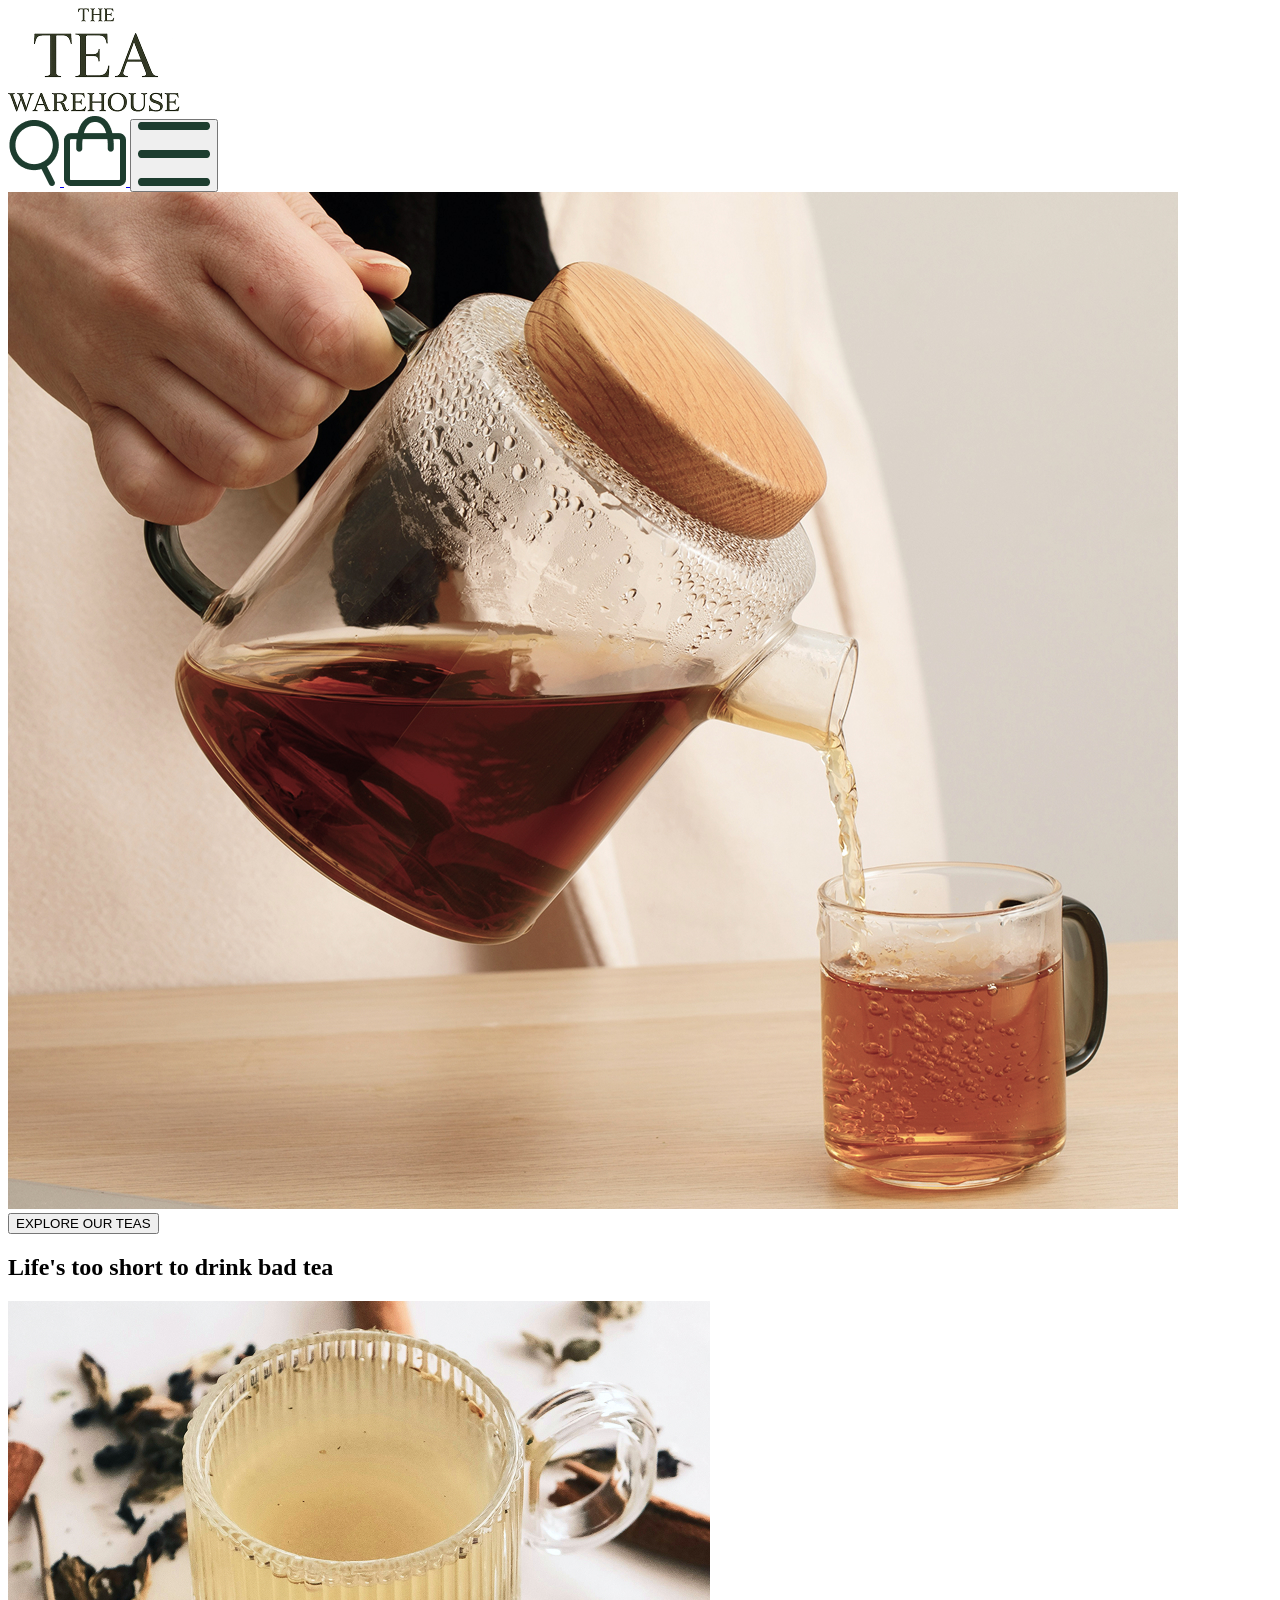
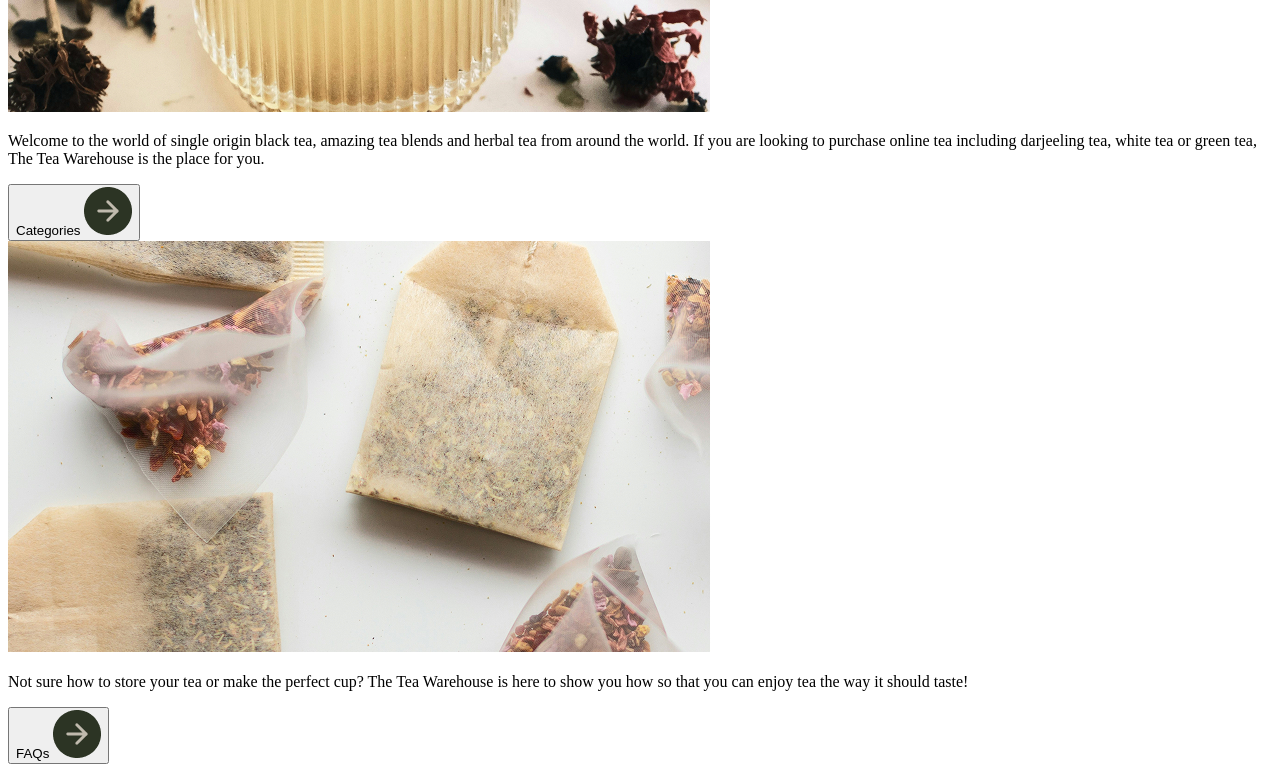
==== index.html @ 3e4d660f "organized css folders" ====
<!DOCTYPE html>
<html lang="en">
<head>
    <meta charset="UTF-8">
    <meta name="viewport" content="width=device-width, initial-scale=1.0">
    <link rel="stylesheet" href="css/main.css">
    <title>The Tea Warehouse</title>
    <style>
    @import url('https://fonts.googleapis.com/css2?family=IBM+Plex+Mono:ital,wght@0,100;0,200;0,300;0,400;0,500;0,600;0,700;1,100;1,200;1,300;1,400;1,500;1,600;1,700&display=swap');
    </style>
</head>

<body>
    <div class="page">
    
        <!-- top nav -->
        <header class="header">
            <!-- logo goes to homepage -->
            <a href="index.html" class="logo">
                <img src="images/TWHlogo.png" alt="tea warehouse logo">
            </a>

            <nav class="nav-icons" aria-label="top nav">
                <a href="search.html" class="nav-icon-link" aria-label="search">
                    <img src="images/search-icon.png" alt="search">
                </a>
                <a href="cart.html" class="nav-icon-link">
                     <img src="images/cart.png" alt="cart">
                </a>
                <button aria-label="menu">
                    <img src="images/menu-icon.png" alt="menu">
                </button>
            </nav>
        </header>

        <main>
            <!-- hero section -->
            <section class="hero">
                <div class="hero-container">
                    <img src="images/hero-mobile.jpg" alt="Tea being poured" class="hero-img">
                </div>
                <button class="hero-btn">EXPLORE OUR TEAS</button>
            </section>

            <!-- tagline -->
            <section class="tagline-section">
                <h2>Life's too short to drink bad tea</h2>
            </section>

            <!-- category section -->
            <section class="info-section categories">
                <div class="categorymobile-gradient">
                    <img src="images/bestseller-mobile.jpg" alt="cup of yellow tea with leaves" class="categorymobile-img">
                </div>

                <div class="info-text">
                    <div class="line"></div>
                    <p>
                        Welcome to the world of single origin black tea, amazing tea blends and herbal tea from around the world. If you are looking to purchase online tea including darjeeling tea, white tea or green tea, The Tea Warehouse is the place for you.
                    </p>
                    <button class="outline-btn">
                        Categories
                        <span>
                            <img src="images/arrow-circle.png" alt="arrow">
                        </span>
                    </button>
                </div>
            </section>
            
            <!-- faq section -->
            <section class="info-section faq">
                 <div class="faqmobile-gradient">
                    <img src="images/FAQ-mobile.jpg" alt="Tea bags and herbs" class="faqmobile-img">
                </div>

                <div class="info-text">
                    <div class="line"></div>
                    <p>
                        Not sure how to store your tea or make the perfect cup? The Tea Warehouse is here to show you how so that you can enjoy tea the way it should taste!
                    </p>
                    <button class="outline-btn">
                        FAQs 
                        <span>
                            <img src="images/arrow-circle.png" alt="arrow">
                        </span>
                    </button>
                </div>
            </section>
        </main>
    </div>

    <script src="script.js"></script>
</body>
</html>
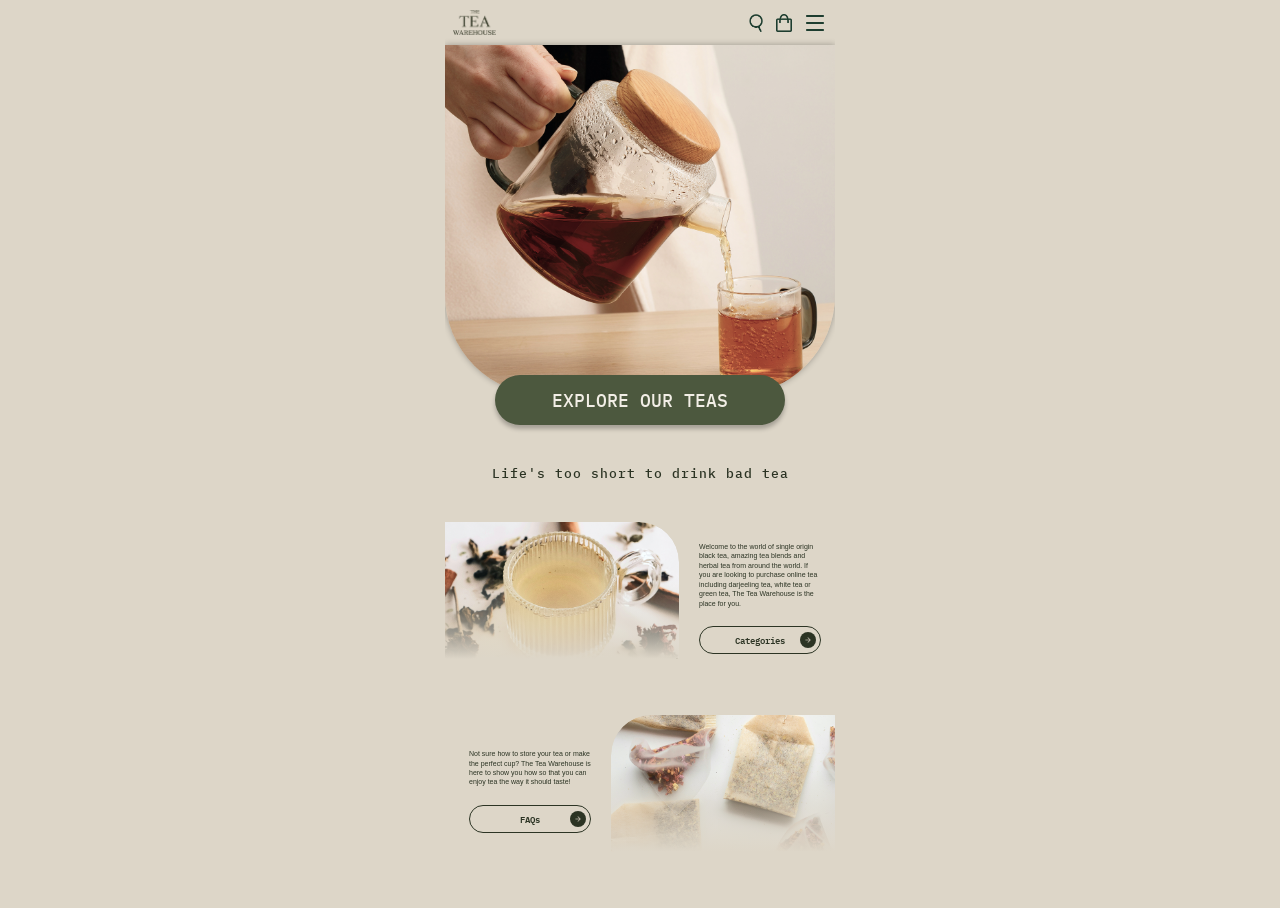
==== commit 5a554520: "basic js for products" ====
--- a/index.html
+++ b/index.html
@@ -3,7 +3,7 @@
 <head>
     <meta charset="UTF-8">
     <meta name="viewport" content="width=device-width, initial-scale=1.0">
-    <link rel="stylesheet" href="css/main.css">
+    <link rel="stylesheet" href="styles/main.css">
     <title>The Tea Warehouse</title>
     <style>
     @import url('https://fonts.googleapis.com/css2?family=IBM+Plex+Mono:ital,wght@0,100;0,200;0,300;0,400;0,500;0,600;0,700;1,100;1,200;1,300;1,400;1,500;1,600;1,700&display=swap');
--- a/styles/main.css
+++ b/styles/main.css
@@ -0,0 +1,31 @@
+@import url("colours.css");
+@import url("typography.css");
+@import url("spacing.css");
+@import url("layout.css");
+
+
+/* reset spacings */
+*{
+    margin: 0;
+    padding: 0;
+    box-sizing: border-box;
+}
+
+img {
+    display: block;
+}
+
+/* base */
+body {
+    background: var(--beige);
+    color: var(--darkgreen);
+    font-family: var(--font-sans);
+}
+
+.page {
+    max-width: 390px;
+    margin: 0 auto;
+    background: var(--beige);
+    min-height: 100vh;
+    overflow: hidden;
+}
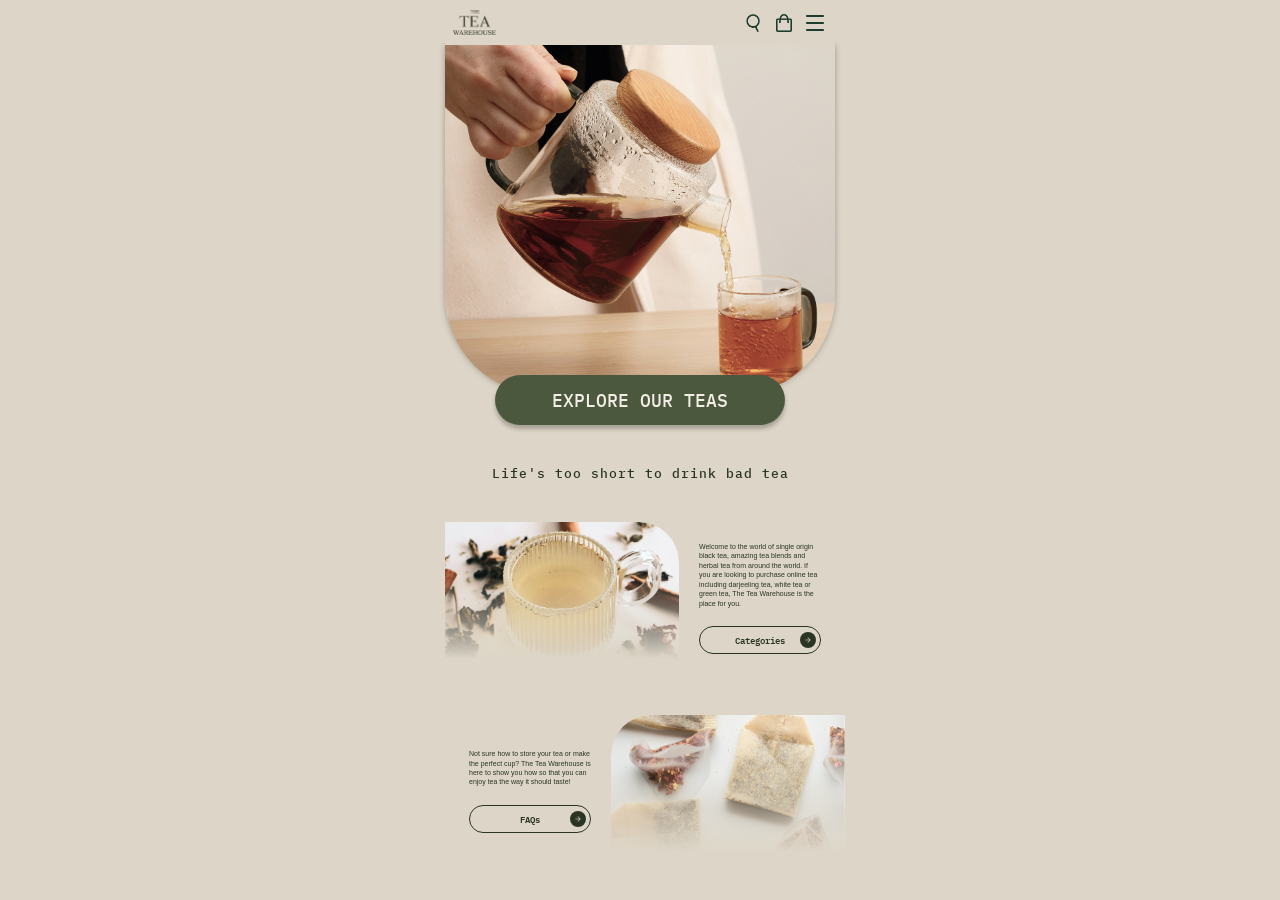
==== commit 5e7a9d38: "made search overlay instead of page" ====
--- a/index.html
+++ b/index.html
@@ -21,9 +21,9 @@
             </a>
 
             <nav class="nav-icons" aria-label="top nav">
-                <a href="search.html" class="nav-icon-link" aria-label="search">
+                <button onclick="openSearch()" class="nav-icon-link" aria-label="search">
                     <img src="images/search-icon.png" alt="search">
-                </a>
+                </button>
                 <a href="cart.html" class="nav-icon-link">
                      <img src="images/cart.png" alt="cart">
                 </a>
@@ -89,6 +89,15 @@
         </main>
     </div>
 
-    <script src="script.js"></script>
+    <div class="search-overlay">
+        <div class="search-main">
+            <a href="results.html" class="search-bar">
+                <img src="images/search-icon.png" alt="search">
+                <span>Search for products...</span>
+            </a>
+        </div>
+    </div>
+
+    <script src="scripts/script.js"></script>
 </body>
 </html>
--- a/styles/main.css
+++ b/styles/main.css
@@ -27,5 +27,4 @@
     margin: 0 auto;
     background: var(--beige);
     min-height: 100vh;
-    overflow: hidden;
 }
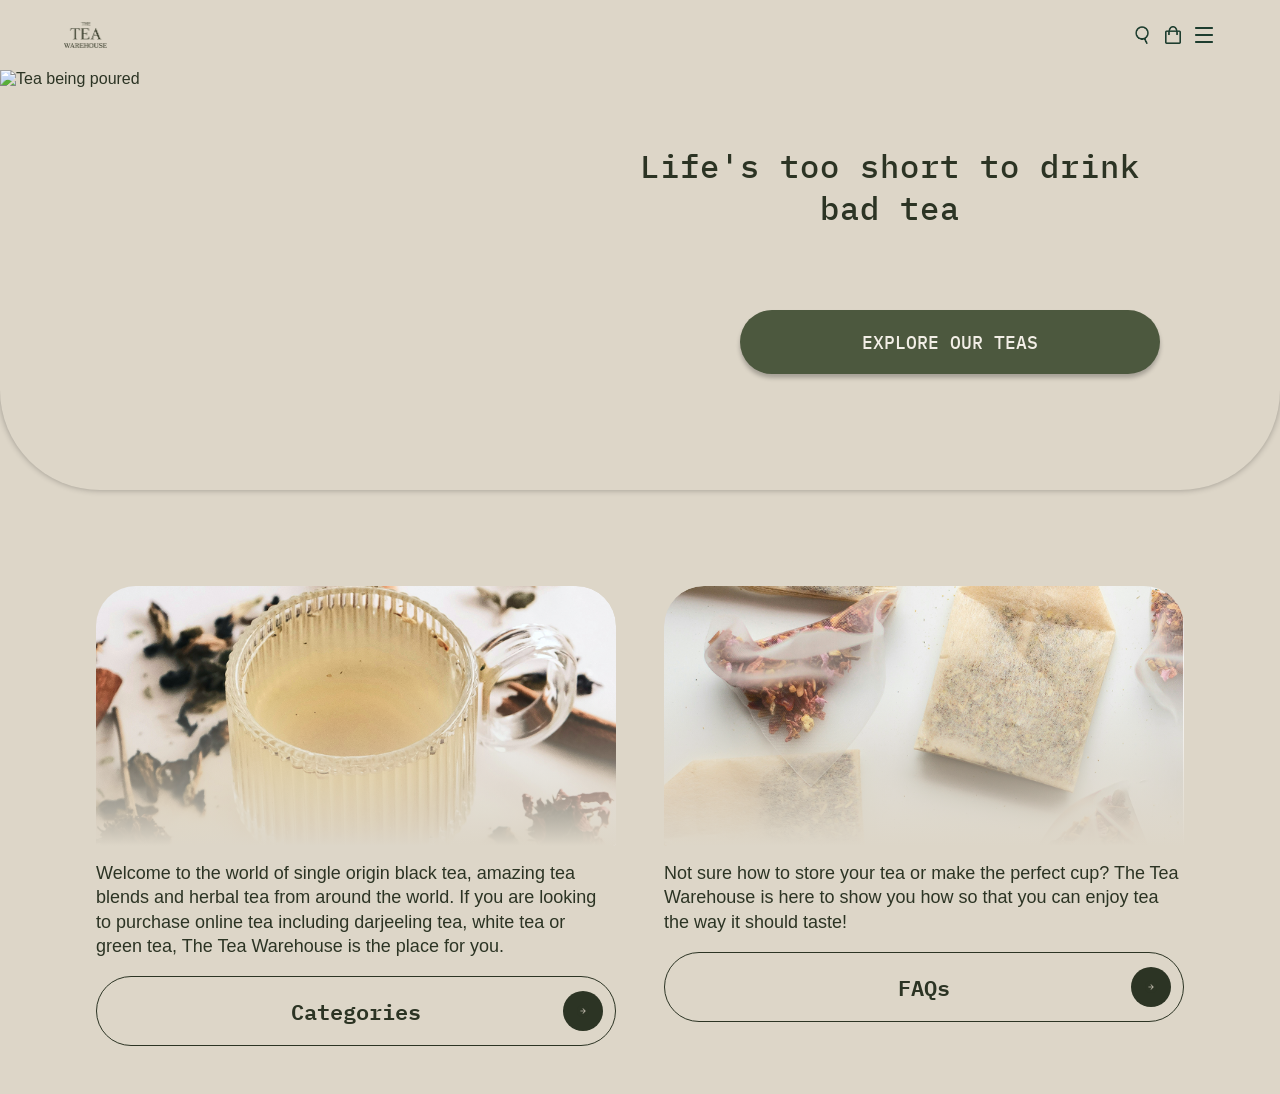
==== commit 54184375: "some desktop adaptation home page" ====
--- a/index.html
+++ b/index.html
@@ -24,8 +24,9 @@
                 <button onclick="openSearch()" class="nav-icon-link" aria-label="search">
                     <img src="images/search-icon.png" alt="search">
                 </button>
-                <a href="cart.html" class="nav-icon-link">
+                <a href="cart.html" class="nav-icon-link cart-icon">
                      <img src="images/cart.png" alt="cart">
+                     <span id="cart-count">0</span>
                 </a>
                 <button aria-label="menu">
                     <img src="images/menu-icon.png" alt="menu">
@@ -39,7 +40,7 @@
                 <div class="hero-container">
                     <img src="images/hero-mobile.jpg" alt="Tea being poured" class="hero-img">
                 </div>
-                <button class="hero-btn">EXPLORE OUR TEAS</button>
+                <a href="results.html" class="hero-btn">EXPLORE OUR TEAS</a>
             </section>
 
             <!-- tagline -->
@@ -48,53 +49,61 @@
             </section>
 
             <!-- category section -->
-            <section class="info-section categories">
-                <div class="categorymobile-gradient">
-                    <img src="images/bestseller-mobile.jpg" alt="cup of yellow tea with leaves" class="categorymobile-img">
-                </div>
+            <div class="info-section-desktop">
+                <section class="info-section categories">
+                    <div class="categorymobile-gradient">
+                        <img src="images/bestseller-mobile.jpg" alt="cup of yellow tea with leaves" class="categorymobile-img">
+                    </div>
 
-                <div class="info-text">
-                    <div class="line"></div>
-                    <p>
-                        Welcome to the world of single origin black tea, amazing tea blends and herbal tea from around the world. If you are looking to purchase online tea including darjeeling tea, white tea or green tea, The Tea Warehouse is the place for you.
-                    </p>
-                    <button class="outline-btn">
-                        Categories
-                        <span>
-                            <img src="images/arrow-circle.png" alt="arrow">
-                        </span>
-                    </button>
-                </div>
-            </section>
+                    <div class="info-text">
+                        <div class="line"></div>
+                        <p>
+                            Welcome to the world of single origin black tea, amazing tea blends and herbal tea from around the world. If you are looking to purchase online tea including darjeeling tea, white tea or green tea, The Tea Warehouse is the place for you.
+                        </p>
+                        <button class="outline-btn">
+                            Categories
+                            <span>
+                                <img src="images/arrow-circle.png" alt="arrow">
+                            </span>
+                        </button>
+                    </div>
+                </section>
             
             <!-- faq section -->
-            <section class="info-section faq">
-                 <div class="faqmobile-gradient">
-                    <img src="images/FAQ-mobile.jpg" alt="Tea bags and herbs" class="faqmobile-img">
-                </div>
+                <section class="info-section faq">
+                    <div class="faqmobile-gradient">
+                        <img src="images/FAQ-mobile.jpg" alt="Tea bags and herbs" class="faqmobile-img">
+                    </div>
 
-                <div class="info-text">
-                    <div class="line"></div>
-                    <p>
-                        Not sure how to store your tea or make the perfect cup? The Tea Warehouse is here to show you how so that you can enjoy tea the way it should taste!
-                    </p>
-                    <button class="outline-btn">
-                        FAQs 
-                        <span>
-                            <img src="images/arrow-circle.png" alt="arrow">
-                        </span>
-                    </button>
-                </div>
-            </section>
+                    <div class="info-text">
+                        <div class="line"></div>
+                        <p>
+                            Not sure how to store your tea or make the perfect cup? The Tea Warehouse is here to show you how so that you can enjoy tea the way it should taste!
+                        </p>
+                        <button class="outline-btn">
+                            FAQs 
+                            <span>
+                                <img src="images/arrow-circle.png" alt="arrow">
+                            </span>
+                        </button>
+                    </div>
+                </section>
+            </div>
         </main>
     </div>
 
+    <!-- search overlay -->
     <div class="search-overlay">
         <div class="search-main">
-            <a href="results.html" class="search-bar">
+            <div class="search-bar">
                 <img src="images/search-icon.png" alt="search">
-                <span>Search for products...</span>
-            </a>
+                <input 
+                    type="text"
+                    id="search-input"
+                    placeholder="Search for products..."
+                >
+                <button id="search-btn"></button>
+            </div>
         </div>
     </div>
 
--- a/styles/main.css
+++ b/styles/main.css
@@ -2,7 +2,6 @@
 @import url("typography.css");
 @import url("spacing.css");
 @import url("layout.css");
-
 
 /* reset spacings */
 *{
@@ -27,4 +26,187 @@
     margin: 0 auto;
     background: var(--beige);
     min-height: 100vh;
-}+}
+
+/* dropdown */
+.dropdown-arrow {
+    transition: transform 0.3s ease;
+}
+
+/* product card hover */
+.product-card {
+    transition: transform 0.25s ease, opacity 0.25s ease;
+}
+.product-card:hover {
+    transform: translateY(-6px);
+}
+
+
+
+
+
+/* DESKTOP VER */
+@media (min-width: 900px) {
+    .page {
+        max-width: 1440px;
+        width: 100%;
+    }
+
+    /* home page */
+    .hero {
+        width: 100%;
+        padding: 0;
+        margin-bottom: 48px;
+        position: relative;
+    }
+
+    .hero-container {
+        height: 420px;
+        width: 100%;
+        border-radius: 100;
+    }
+
+    .tagline-section {
+        display: block;
+        position: absolute;
+        top: 145px;
+        right: 140px;
+        padding: 0%;
+        z-index: 2;
+        text-align: center;
+    }
+
+    .tagline-section h2 {
+        font-size: 32px;
+        max-width: 500px;
+    }
+
+    .hero-btn {
+        position: absolute;
+        top: 240px;
+        left: auto;
+        right: 120px;
+        transform: none;
+        width: 420px;
+        height: 64px;
+        z-index: 2;
+    }
+
+    .hero-img {
+        content: url("../images/laptopheader.jpg");
+        height: 100%;
+        width: 100%;
+        object-fit: cover;
+    }
+
+    .info-section-desktop {
+        width: 100%;
+        display: grid;
+        grid-template-columns: 1fr 1fr;
+        gap: 48px;
+        padding: 48px 96px;
+    }
+
+    .info-section-desktop .info-section {
+        display: flex;
+        width: 100%;
+        flex-direction: column;
+        padding: 0;
+        margin: 0;
+    }
+
+    .info-section-desktop .categorymobile-gradient,
+    .info-section-desktop .faqmobile-gradient {
+        width: 100%;
+        height: 260px;
+        border-top-left-radius: 40px;
+        border-top-right-radius: 40px;
+        overflow: hidden;
+    }
+
+    .info-section-desktop .categorymobile-img,
+    .info-section-desktop .faqmobile-img {
+        width: 100%;
+        height: 100%;
+        object-fit: cover;
+    }
+
+    .info-section-desktop .outline-btn {
+        width: 100%;
+        height: 70px;
+        border-radius: 100px;
+    }
+
+    .info-section-desktop .outline-btn span {
+        right: 12px;
+        width: 40px;
+        height: 40px;
+    }
+
+    .info-text p {
+        font-size: 18px;
+    }
+
+    .outline-btn {
+        font-size: 22px;
+    }
+
+
+
+
+
+    
+
+
+
+
+
+    .header {
+        height: 70px;
+        padding: 0 64px;
+    }
+
+    .product-grid {
+        display: grid;
+        grid-template-columns: repeat(4, 1fr);
+        gap: 32px;
+    }
+
+    .product-img-container {
+        width: 100%;
+        aspect-ratio: 1/1;
+    }
+
+    .product-card {
+        width: 100%;
+        min-width: 0;
+    }
+
+    #main-product-img {
+        width: 100%;
+        height: 520px;
+        object-fit: cover;
+    }
+
+    .product-info {
+        max-width: 520px;
+    }
+
+    .results-grid {
+        grid-template-columns: repeat(4, 1fr);
+        gap: 32px;
+    }
+
+    .cart-layout,
+    .checkout-layout {
+        display: grid;
+        grid-template-columns: 2fr 1fr;
+        gap: 48px;
+        padding: 80px 96px;
+    }
+
+    .recommendations-grid {
+        grid-template-columns: repeat(4, 1fr);
+    }
+}
+
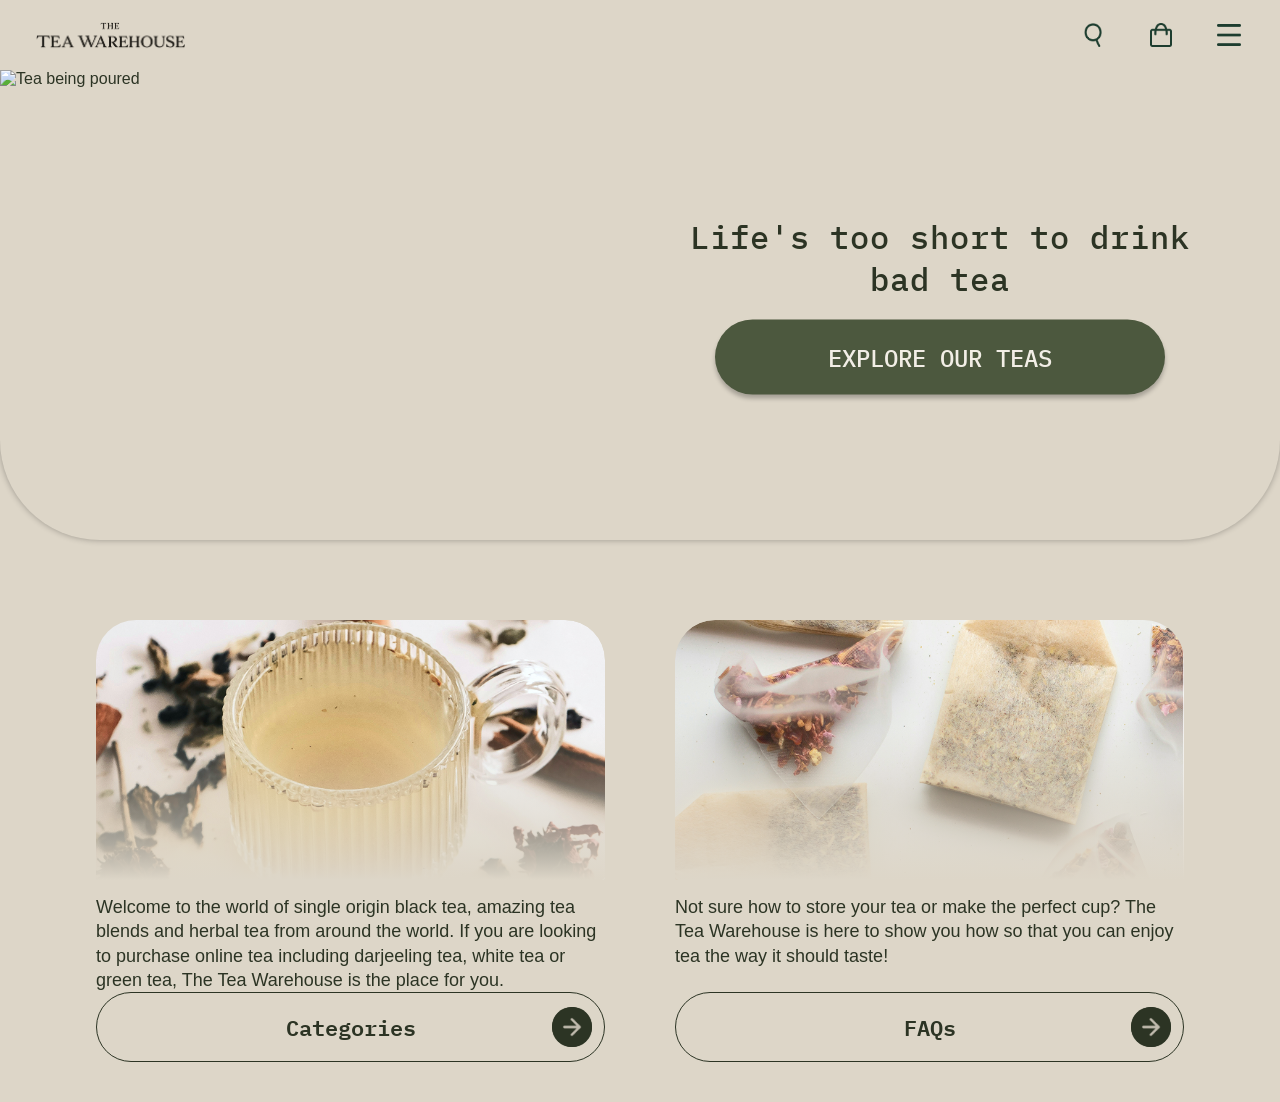
==== commit 6e24b130: "search overlay desktop adaptation" ====
--- a/index.html
+++ b/index.html
@@ -40,12 +40,14 @@
                 <div class="hero-container">
                     <img src="images/hero-mobile.jpg" alt="Tea being poured" class="hero-img">
                 </div>
-                <a href="results.html" class="hero-btn">EXPLORE OUR TEAS</a>
-            </section>
 
-            <!-- tagline -->
-            <section class="tagline-section">
-                <h2>Life's too short to drink bad tea</h2>
+                <div class="hero-text">
+                    <!-- tagline -->
+                    <section class="tagline-section">
+                        <h2>Life's too short to drink bad tea</h2>
+                    </section>
+                    <a href="results.html" class="hero-btn">EXPLORE OUR TEAS</a>
+                </div>
             </section>
 
             <!-- category section -->
--- a/styles/main.css
+++ b/styles/main.css
@@ -52,61 +52,97 @@
         width: 100%;
     }
 
-    /* home page */
+
+    /* TOP NAV */
+    .header {
+        height: 70px;
+        padding: 0 35px;
+        align-items: center;
+    }
+    .logo {
+        display: flex;
+        align-items: center;
+    }
+    .logo img {
+        content: url("../images/twh-desktop.png");
+        width: 150px;
+        height: auto;
+        object-fit: contain;
+    }
+    .nav-icons {
+        gap: 40px;
+    }
+    .nav-icons button {
+        width: 32px;
+        height: 32px;
+    }
+    .nav-icons img {
+        width: 24px;
+        height: 24px;
+    }
+    #cart-count {
+        width: 18px;
+        height: 18px;
+        font-size: 10px;
+        top: -4px;
+        right: -8px;
+    }
+
+
+    /* HOME PAGE */
     .hero {
         width: 100%;
         padding: 0;
-        margin-bottom: 48px;
+        margin-bottom: 40px;
         position: relative;
     }
-
+    .hero-text {
+        position: absolute;
+        top: 50%;
+        right: 90px;
+        transform: translateY(-50%);
+
+        display: flex;
+        flex-direction: column;
+        align-items: center;
+        gap: 20px;
+        z-index: 2;
+    }
     .hero-container {
-        height: 420px;
+        height: 470px;
         width: 100%;
         border-radius: 100;
     }
-
+    .hero-btn {
+        position: static;
+        transform: none;
+        width: 450px;
+        height: 75px;
+        font-size: 24px;
+    }
+    .hero-img {
+        content: url("../images/laptopheader.jpg");
+        height: 100%;
+        width: 100%;
+        object-fit: cover;
+    }
     .tagline-section {
-        display: block;
-        position: absolute;
-        top: 145px;
-        right: 140px;
-        padding: 0%;
-        z-index: 2;
+        position: static;
+        padding: 0;
         text-align: center;
     }
-
     .tagline-section h2 {
         font-size: 32px;
         max-width: 500px;
     }
 
-    .hero-btn {
-        position: absolute;
-        top: 240px;
-        left: auto;
-        right: 120px;
-        transform: none;
-        width: 420px;
-        height: 64px;
-        z-index: 2;
-    }
-
-    .hero-img {
-        content: url("../images/laptopheader.jpg");
-        height: 100%;
-        width: 100%;
-        object-fit: cover;
-    }
-
     .info-section-desktop {
         width: 100%;
         display: grid;
         grid-template-columns: 1fr 1fr;
-        gap: 48px;
-        padding: 48px 96px;
-    }
-
+        gap: 70px;
+        padding: 40px 96px;
+    }
     .info-section-desktop .info-section {
         display: flex;
         width: 100%;
@@ -114,7 +150,11 @@
         padding: 0;
         margin: 0;
     }
-
+    .info-section-desktop .info-text {
+        display: flex;
+        flex-direction: column;
+        flex: 1;
+    }
     .info-section-desktop .categorymobile-gradient,
     .info-section-desktop .faqmobile-gradient {
         width: 100%;
@@ -123,49 +163,59 @@
         border-top-right-radius: 40px;
         overflow: hidden;
     }
-
     .info-section-desktop .categorymobile-img,
     .info-section-desktop .faqmobile-img {
         width: 100%;
         height: 100%;
         object-fit: cover;
     }
-
     .info-section-desktop .outline-btn {
         width: 100%;
         height: 70px;
         border-radius: 100px;
-    }
-
+        margin-top: auto;
+    }
     .info-section-desktop .outline-btn span {
         right: 12px;
         width: 40px;
         height: 40px;
     }
-
     .info-text p {
         font-size: 18px;
-    }
-
+        font-family: var(--font-sans);
+        font-weight: 400;
+    }
     .outline-btn {
         font-size: 22px;
     }
-
-
-
-
-
-    
-
-
-
-
-
-    .header {
-        height: 70px;
-        padding: 0 64px;
-    }
-
+    .outline-btn span img {
+        width: 40px;
+        height: 40px;
+    }
+
+
+    /* SEARCH OVERLAY */
+    .search-main {
+        width: 100%;
+        max-width: 1200px;
+        padding: 130px 35px;
+    }
+    .search-bar {
+        width: 100%;
+        height: 80px;
+        padding: 0 30px;
+        gap: 30px;
+    }
+    .search-bar img {
+        width: 24px;
+        height: 30px;
+    }
+    .search-bar input {
+        font-size: 22px;
+    }
+
+
+    /* RESULTS PAGE */
     .product-grid {
         display: grid;
         grid-template-columns: repeat(4, 1fr);
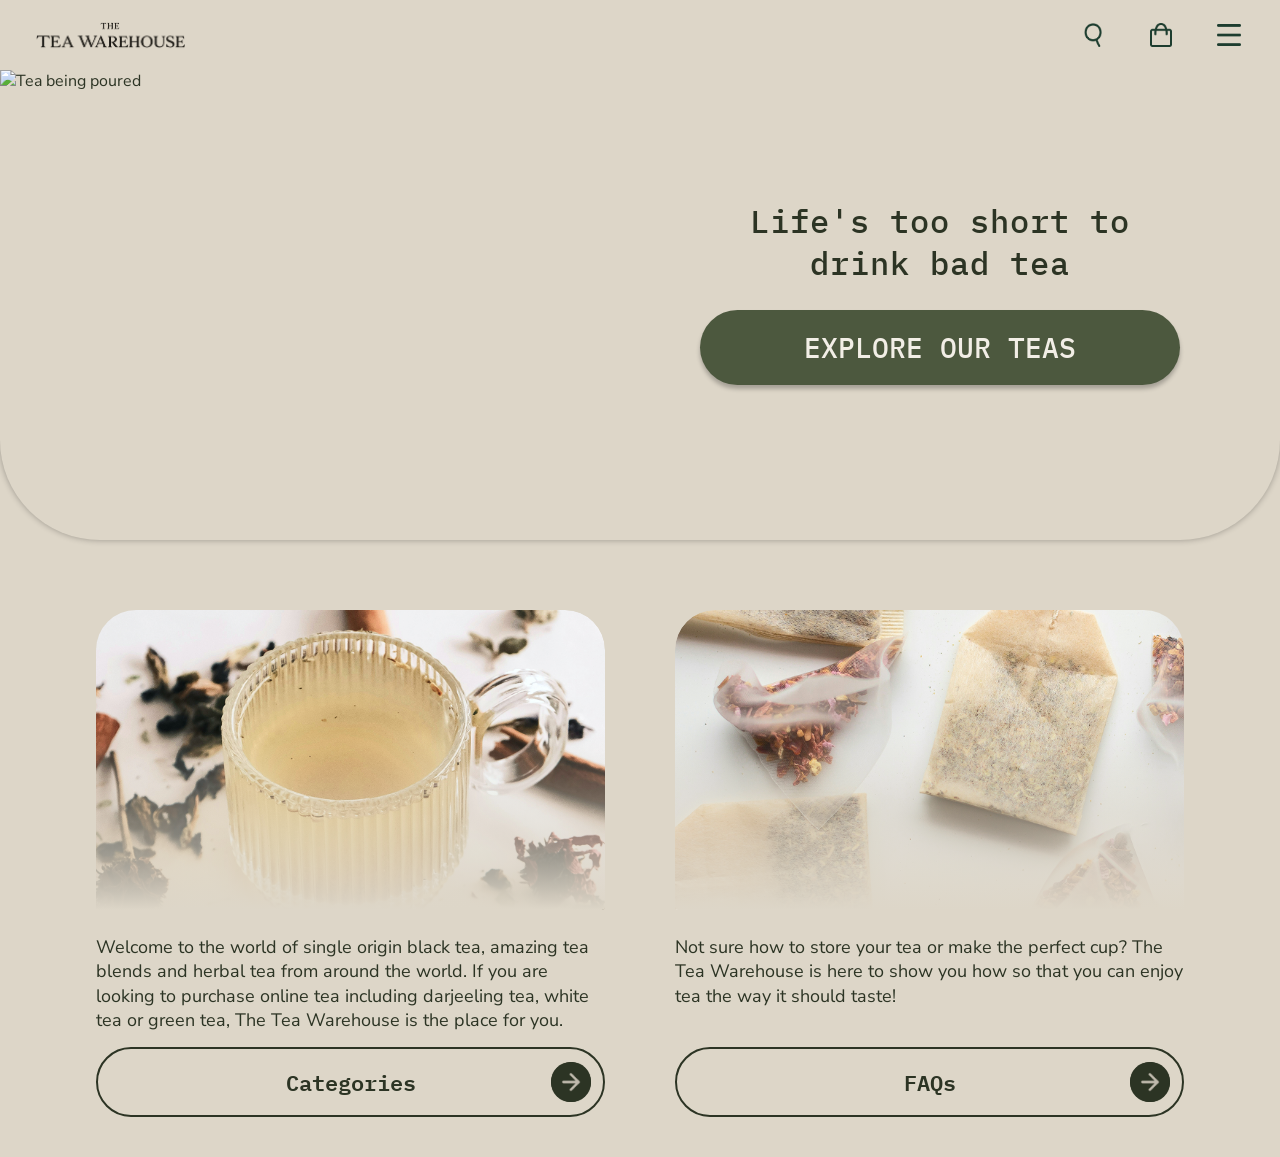
==== commit 9fec7723: "fixed cta button for mobile" ====
--- a/index.html
+++ b/index.html
@@ -5,9 +5,6 @@
     <meta name="viewport" content="width=device-width, initial-scale=1.0">
     <link rel="stylesheet" href="styles/main.css">
     <title>The Tea Warehouse</title>
-    <style>
-    @import url('https://fonts.googleapis.com/css2?family=IBM+Plex+Mono:ital,wght@0,100;0,200;0,300;0,400;0,500;0,600;0,700;1,100;1,200;1,300;1,400;1,500;1,600;1,700&display=swap');
-    </style>
 </head>
 
 <body>
@@ -41,14 +38,15 @@
                     <img src="images/hero-mobile.jpg" alt="Tea being poured" class="hero-img">
                 </div>
 
-                <div class="hero-text">
-                    <!-- tagline -->
-                    <section class="tagline-section">
-                        <h2>Life's too short to drink bad tea</h2>
-                    </section>
-                    <a href="results.html" class="hero-btn">EXPLORE OUR TEAS</a>
-                </div>
+                <a href="results.html" class="hero-btn">EXPLORE OUR TEAS</a>
             </section>
+            
+
+            <!-- tagline -->
+            <section class="tagline-section">
+                <h2>Life's too short to drink bad tea</h2>
+            </section>
+                    
 
             <!-- category section -->
             <div class="info-section-desktop">
--- a/styles/main.css
+++ b/styles/main.css
@@ -1,3 +1,5 @@
+@import url('https://fonts.googleapis.com/css2?family=IBM+Plex+Mono:ital,wght@0,100;0,200;0,300;0,400;0,500;0,600;0,700;1,100;1,200;1,300;1,400;1,500;1,600;1,700&display=swap');
+@import url('https://fonts.googleapis.com/css2?family=Nunito+Sans:ital,opsz,wght@0,6..12,200..1000;1,6..12,200..1000&display=swap');
 @import url("colours.css");
 @import url("typography.css");
 @import url("spacing.css");
@@ -23,6 +25,8 @@
 
 .page {
     max-width: 390px;
+    width: 100%;
+    min-height: 844px;
     margin: 0 auto;
     background: var(--beige);
     min-height: 100vh;
@@ -50,6 +54,15 @@
     .page {
         max-width: 1440px;
         width: 100%;
+    }
+    h1 {
+        font-size: 33px;
+    }
+    h2 {
+        font-size: 20px;
+    }
+    .price {
+    font-size: 18px;
     }
 
 
@@ -93,7 +106,7 @@
     .hero {
         width: 100%;
         padding: 0;
-        margin-bottom: 40px;
+        margin-bottom: 30px;
         position: relative;
     }
     .hero-text {
@@ -105,7 +118,7 @@
         display: flex;
         flex-direction: column;
         align-items: center;
-        gap: 20px;
+        gap: 15px;
         z-index: 2;
     }
     .hero-container {
@@ -114,11 +127,17 @@
         border-radius: 100;
     }
     .hero-btn {
-        position: static;
+        position: absolute;
+        top: 240px;
+        right: 100px;
+        left: auto;
         transform: none;
-        width: 450px;
+        z-index: 2;
+
+        width: 480px;
         height: 75px;
-        font-size: 24px;
+        font-size: 28px;
+        font-weight: 500;
     }
     .hero-img {
         content: url("../images/laptopheader.jpg");
@@ -127,15 +146,20 @@
         object-fit: cover;
     }
     .tagline-section {
-        position: static;
+        position: absolute;
+        top: 200px;
+        right: 100px;
+        z-index: 2;
         padding: 0;
+        margin: 0;
         text-align: center;
     }
     .tagline-section h2 {
         font-size: 32px;
-        max-width: 500px;
-    }
-
+        font-weight: 500;
+        max-width: 480px;
+    }
+    /* bottom faq & category section */
     .info-section-desktop {
         width: 100%;
         display: grid;
@@ -158,7 +182,7 @@
     .info-section-desktop .categorymobile-gradient,
     .info-section-desktop .faqmobile-gradient {
         width: 100%;
-        height: 260px;
+        height: 300px;
         border-top-left-radius: 40px;
         border-top-right-radius: 40px;
         overflow: hidden;
@@ -184,9 +208,12 @@
         font-size: 18px;
         font-family: var(--font-sans);
         font-weight: 400;
+        margin-top: 10px;
+        margin-bottom: 15px;
     }
     .outline-btn {
         font-size: 22px;
+        border: 2px solid var(--darkgreen);
     }
     .outline-btn span img {
         width: 40px;
@@ -216,47 +243,284 @@
 
 
     /* RESULTS PAGE */
+    .results-main {
+        padding: 0 40px 64px;
+    }
+    .filter-bar {
+        height: 30px;
+        width: 100%;
+    }
+    .filter-bar button img {
+        width: 25px;
+        height: 8px;
+        object-fit: contain;
+
+    }
+    .filter-bar button {
+        font-size: 12px;
+        padding: 0 15px;
+    }
+    .filter-bar button span {
+        font-size: 20px;
+    }
+    .items-count {
+        font-size: 15px;
+    }
+    .show-all {
+        font-size: 15px;
+    }
+    /* product grid */
     .product-grid {
         display: grid;
         grid-template-columns: repeat(4, 1fr);
-        gap: 32px;
-    }
-
-    .product-img-container {
-        width: 100%;
-        aspect-ratio: 1/1;
-    }
-
-    .product-card {
-        width: 100%;
-        min-width: 0;
-    }
-
-    #main-product-img {
-        width: 100%;
-        height: 520px;
+        gap: 36px;
+    }
+    .quick-add {
+        top: 10px;
+        right:10px;
+        width: 30px;
+        height: 30px;
+    }
+
+
+    /* PRODUCT DETAIL */
+    .product-main {
+        display: grid;
+        grid-template-columns: 700px 1fr;
+        column-gap: 32px;
+        padding: 10px 40px;
+    }
+    .back-link {
+        grid-column: 1/-1;
+        margin-bottom: 10px;
+        font-size: 20px;
+    }
+    .product-gallery {
+        grid-column: 1;
+        grid-row: 2/6;
+        width: 700px;
+    }
+
+    .product-title-card, .product-dropdown, #addtocart-btn {
+        grid-column: 2;
+    }
+    .product-title-card {
+        padding: 25px;
+        margin-bottom: 40px;
+        border-radius: 12px;
+    }
+    .product-title-card h1 {
+        font-size: 35px;
+    }
+    .product-title-card p {
+        font-size: 30px;
+    }
+    /* images */
+    #main-product-img.product-main-img {
+        width: 700px;
+        height: 700px;
         object-fit: cover;
     }
-
-    .product-info {
-        max-width: 520px;
-    }
-
-    .results-grid {
+    .thumbnail-row img {
+        width: 100px;
+        height: 100px;
+        gap: 12px;
+        margin:10px 0 30px;
+    }
+    /* dropdown info */
+    .product-dropdown {
+        gap: 13px;
+    }
+    .dropdown-btn {
+        height: 50px;
+        padding: 0 25px;
+        font-size: 20px;
+    }
+    .dropdown-btn img {
+        width: 16px;
+        height: 10px;
+    }
+    #product-description {
+        font-size: 15px;
+        padding: 0 10px;
+    }
+    #reviews {
+        font-size: 15px;
+        padding: 0 10px;
+    }
+    /* add to cart btn */
+    #addtocart-btn {
+        height: 70px;
+        font-size: 24px;
+        margin-top: 40px;
+    }
+    /* rec section */
+    .rec-heading {
+        font-size: 24px;
+        margin-bottom: 20px;
+    }
+    .rec-section {
+        grid-column: 1/-1;
+    }
+    .rec-section .product-grid {
         grid-template-columns: repeat(4, 1fr);
-        gap: 32px;
-    }
-
-    .cart-layout,
-    .checkout-layout {
+    }
+
+
+    /* CART PAGE */
+    .cart-main { 
         display: grid;
-        grid-template-columns: 2fr 1fr;
-        gap: 48px;
-        padding: 80px 96px;
-    }
-
-    .recommendations-grid {
-        grid-template-columns: repeat(4, 1fr);
-    }
-}
-
+        grid-template-columns: 1fr 650px;
+        column-gap: 60px;
+        padding: 10px 40px 64px;
+        align-items: start;
+    }
+    .cart-main .back-link, .cart-title {
+        grid-column: 1/-1;
+    }
+    .cart-list {
+        grid-column: 1;
+        margin-bottom: 40px;
+    }
+    /* right column */
+    .cart-summary {
+        grid-column: 2;
+        grid-row: 3;
+        padding: 28px;
+        border-radius: 12px;
+        background: var(--darkgreen);
+    }
+    .cart-total {
+        margin: 0 0 24px;
+        font-size: 30px;
+        color: var(--white);
+    }
+    .checkout-btn {
+        height: 70px;
+        margin: 0;
+        font-size: 24px;
+    }
+    /* left column */
+    .cart-card {
+        grid-template-columns: 200px 1fr 50px;
+        gap: 24px;
+        margin-bottom: 60px;
+    }
+    .cart-img-container {
+        width: 200px;
+        height: 200px;
+    }
+    .cart-text h2 {
+        font-size: 25px;
+    }
+    .cart-text .price {
+        font-size: 22px;
+    }
+    .quantity-control {
+        width: 160px;
+        height: 40px;
+        font-size: 18px;
+    }
+    .quantity-control button {
+        font-size: 20px;
+    }
+    .removebtn {
+        width: 40px;
+        height: 40px;
+    }
+
+
+    /* PURCHASE PAGE */
+    .purchase-title {
+        margin-bottom: 15px;
+    }
+    .purchase-main {
+        display: grid;
+        grid-template-columns: 1fr 1fr;
+        column-gap: 24px;
+        padding: 10px 40px;
+        align-items: start;
+    }
+    .purchase-main .back-link, .purchase-title {
+        grid-column: 1/-1;
+    }
+    .express-section, .payment-section {
+        background: var(--darkgreen);
+        color: var(--white);
+        border-radius: 12px;
+        padding: 24px;
+    }
+    .express-section {
+        grid-column: 1;
+        margin-bottom: 0;
+    }
+    .payment-section {
+        grid-column: 2;
+        gap: 16px;
+        margin-top: 0;
+    }
+    .checkout-divider {
+        display: none;
+    }
+    .applepay-btn {
+        height: 70px;
+    }
+    .applepay-btn img {
+        width: 70px;
+    }
+    .purchase-heading {
+        font-size: 28px;
+        margin-bottom: 24px;
+        font-weight: 500;
+    }
+    .input-group input {
+        height: 36px;
+    }
+    .input-group label {
+        font-weight: 400;
+    }
+    .input-group input, .input-group textarea {
+        padding: 12px;
+    }
+    .double-input {
+        gap: 18px;
+    }
+    .confirm-btn {
+        height: 70px;
+        margin: 16px 0 0;
+        font-size: 24px;
+    }
+
+
+    /* CONFIRMATION PAGE */
+    .confirmation-main {
+        min-height: calc(100vh - 70px);
+        padding: 0;
+        justify-content: center;
+        align-items: center;
+    }
+
+    .confirmation-icon {
+        content: url("../images/cartconfirmation.png");
+        width: 140px;
+        height: 160px;
+        margin-bottom: 10px;
+    }
+
+    .confirmation-text h1 {
+        font-size: 56px;
+        line-height: 1.2;
+        max-width: 600px;
+    }
+
+    .confirmation-text p {
+        font-size: 22px;
+    }
+    .continue-btn {
+        width: 420px;
+        height: 70px;
+        font-size: 22px;
+    }
+
+}
+
